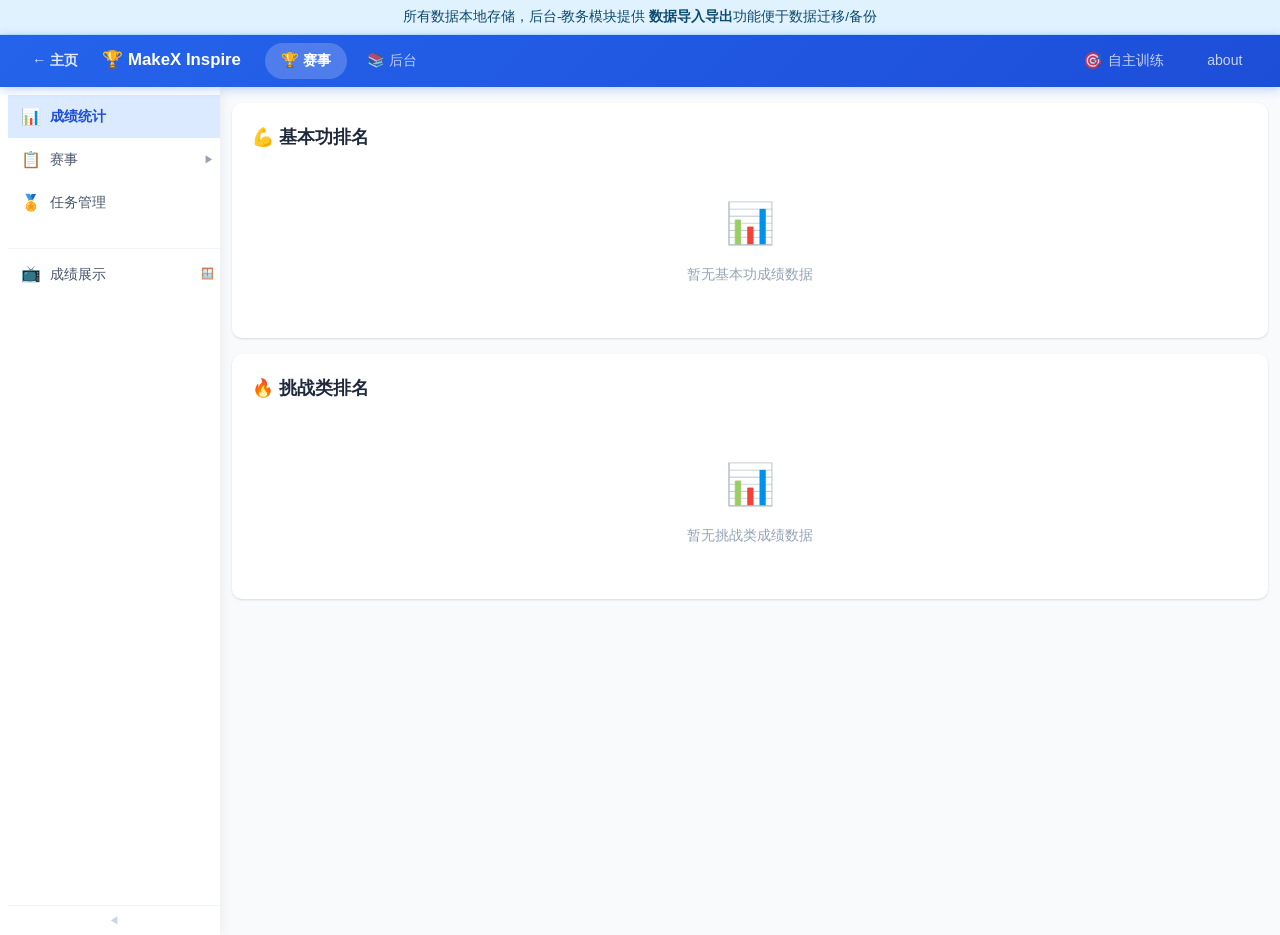
==== index.html @ d6ca4cf6 "add inspire related files" ====
<!doctype html>
<html lang="zh-CN">
<head>
    <meta charset="UTF-8" />
    <meta name="viewport" content="width=device-width, initial-scale=1.0" />
    <title>MakeX Inspire 成绩统计系统</title>
    <script>
        // Redirect to 成绩统计 (default entry for 赛事)
        window.location.replace('stats.html');
    </script>
</head>
<body>
    <p>正在跳转… <a href="stats.html">点击此处</a></p>
</body>
</html>
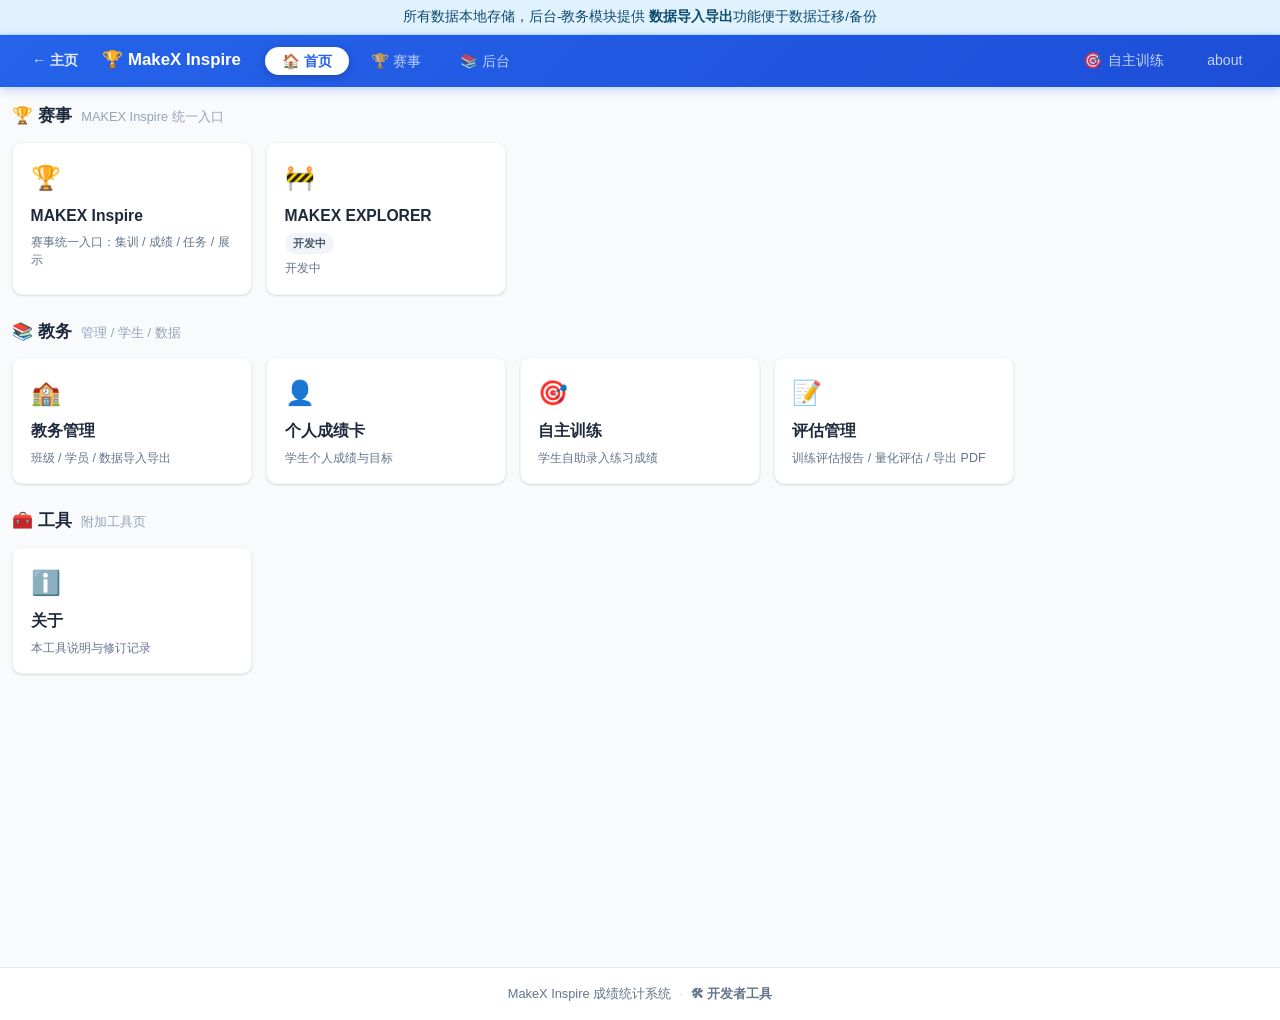
==== commit de434d96: "Add evaluation/explorer pages and config docs - Add evaluation page (report/PDF export, AI comment, " ====
--- a/index.html
+++ b/index.html
@@ -3,13 +3,26 @@
 <head>
     <meta charset="UTF-8" />
     <meta name="viewport" content="width=device-width, initial-scale=1.0" />
-    <title>MakeX Inspire 成绩统计系统</title>
-    <script>
-        // Redirect to 成绩统计 (default entry for 赛事)
-        window.location.replace('stats.html');
-    </script>
+    <title>工具中心 - MakeX Inspire 成绩统计系统</title>
+    <link rel="stylesheet" href="style.css" />
 </head>
 <body>
-    <p>正在跳转… <a href="stats.html">点击此处</a></p>
+    <script src="shared.js"></script>
+    <script src="shared_indexdb.js"></script>
+    <script src="header.js"></script>
+
+    <div class="container">
+        <!-- ===== 工具中心入口 ===== -->
+        <section id="section-entry">
+            <div id="entryGroups">
+                <!-- Rendered by JS -->
+            </div>
+        </section>
+    </div>
+
+    <!-- ========== Toast Container ========== -->
+    <div class="toast-container" id="toastContainer"></div>
+
+    <script src="index.js"></script>
 </body>
 </html>
--- a/style.css
+++ b/style.css
@@ -0,0 +1,1944 @@
+﻿/* ========== Reset & Base ========== */
+*,
+*::before,
+*::after {
+    box-sizing: border-box;
+    margin: 0;
+    padding: 0;
+}
+:root {
+    --primary: #2563eb;
+    --primary-light: #3b82f6;
+    --primary-dark: #1d4ed8;
+    --primary-bg: #eff6ff;
+    --accent: #f59e0b;
+    --accent-light: #fbbf24;
+    --success: #10b981;
+    --danger: #ef4444;
+    --danger-light: #fef2f2;
+    --gray-50: #f8fafc;
+    --gray-100: #f1f5f9;
+    --gray-200: #e2e8f0;
+    --gray-300: #cbd5e1;
+    --gray-400: #94a3b8;
+    --gray-500: #64748b;
+    --gray-600: #475569;
+    --gray-700: #334155;
+    --gray-800: #1e293b;
+    --gray-900: #0f172a;
+    --radius: 10px;
+    --radius-sm: 6px;
+    --shadow:
+        0 1px 3px rgba(0, 0, 0, 0.08), 0 1px 2px rgba(0, 0, 0, 0.06);
+    --shadow-md: 0 4px 12px rgba(0, 0, 0, 0.1);
+    --transition: 0.2s ease;
+    --sidebar-width: 220px;
+}
+body {
+    font-family:
+        -apple-system, BlinkMacSystemFont, "Segoe UI", Roboto,
+        "Noto Sans SC", "PingFang SC", "Microsoft YaHei", sans-serif;
+    background: var(--gray-50);
+    color: var(--gray-800);
+    line-height: 1.6;
+    min-height: 100vh;
+}
+input,
+button,
+select {
+    font-family: inherit;
+    font-size: inherit;
+}
+button {
+    cursor: pointer;
+    border: none;
+    outline: none;
+    transition: var(--transition);
+}
+input {
+    outline: none;
+    transition: var(--transition);
+}
+
+/* ========== Site Notice ========== */
+.site-notice {
+    background: #e0f2fe;
+    color: #0c4a6e;
+    text-align: center;
+    padding: 6px 1rem;
+    font-size: 0.85rem;
+    border-bottom: 1px solid #bae6fd;
+}
+/* ========== Header ========== */
+header {
+    background: linear-gradient(
+        135deg,
+        var(--primary),
+        var(--primary-dark)
+    );
+    color: #fff;
+    padding: 0 1.5rem;
+    display: flex;
+    align-items: center;
+    height: 52px;
+    box-shadow: 0 2px 10px rgba(37, 99, 235, 0.3);
+    position: sticky;
+    top: 0;
+    z-index: 100;
+}
+.header-inner {
+    display: flex;
+    align-items: center;
+    gap: 1rem;
+    width: 100%;
+    max-width: 1400px;
+    margin: 0 auto;
+}
+.back-home {
+    color: rgba(255,255,255,0.85);
+    text-decoration: none;
+    font-size: 0.9rem;
+    font-weight: 600;
+    padding: 2px 8px;
+    border-radius: 4px;
+    transition: background 0.2s, color 0.2s;
+}
+.back-home:hover {
+    background: rgba(255,255,255,0.15);
+    color: #fff;
+    text-decoration: none;
+}
+header .logo {
+    font-size: 1.05rem;
+    font-weight: 700;
+    white-space: nowrap;
+    color: #fff;
+    display: flex;
+    align-items: center;
+    gap: 0.4rem;
+    margin-right: 0.5rem;
+}
+.header-tabs {
+    display: flex;
+    gap: 0.35rem;
+}
+.header-tab {
+    color: rgba(255, 255, 255, 0.72);
+    text-decoration: none;
+    font-size: 0.9rem;
+    font-weight: 500;
+    padding: 0.42rem 1.05rem;
+    border-radius: 20px;
+    transition:
+        color 0.2s ease,
+        background 0.2s ease,
+        box-shadow 0.2s ease,
+        transform 0.15s ease;
+    white-space: nowrap;
+    cursor: pointer;
+    line-height: 1;
+}
+.header-tab:hover {
+    color: #fff;
+    background: rgba(255, 255, 255, 0.16);
+    transform: translateY(-1px);
+}
+.header-tab.active {
+    color: var(--primary);
+    background: #fff;
+    font-weight: 700;
+    box-shadow: 0 2px 8px rgba(0, 0, 0, 0.22);
+}
+.header-tab.active:hover {
+    transform: none;
+    background: #fff;
+}
+.header-spacer {
+    flex: 1;
+}
+
+/* ========== Header: 右侧入口（自主训练 / about） ========== */
+/* 与分类 tab（.header-tab）统一样式：普通透明 / 悬停浅底 / 激活高亮 */
+.header-student-entry,
+.header-about-entry {
+    display: inline-flex;
+    align-items: center;
+    gap: 0.3rem;
+    color: rgba(255, 255, 255, 0.75);
+    text-decoration: none;
+    font-size: 0.88rem;
+    font-weight: 500;
+    padding: 0.4rem 0.85rem;
+    border-radius: 20px;
+    transition: 0.2s ease;
+    white-space: nowrap;
+    cursor: pointer;
+}
+.header-student-entry .icon {
+    font-size: 1rem;
+}
+.header-student-entry:hover,
+.header-about-entry:hover {
+    color: #fff;
+    background: rgba(255, 255, 255, 0.12);
+}
+.header-student-entry.active,
+.header-about-entry.active {
+    color: #fff;
+    background: rgba(255, 255, 255, 0.2);
+    font-weight: 600;
+}
+
+/* ========== Layout: Sidebar + Main ========== */
+.layout {
+    display: flex;
+    max-width: 1400px;
+    margin: 0 auto;
+    min-height: calc(100vh - 52px);
+    position: relative;
+}
+
+/* ========== Sidebar ========== */
+.sidebar {
+    width: var(--sidebar-width);
+    flex-shrink: 0;
+    padding: 0.5rem 0 0 0.5rem;
+    background: #fff;
+    box-shadow: 2px 0 12px rgba(0,0,0,0.06);
+    position: sticky;
+    top: 52px;
+    align-self: flex-start;
+    height: calc(100vh - 52px);
+    display: flex;
+    flex-direction: column;
+    overflow: hidden;
+    transition: width 0.25s ease;
+}
+.sidebar.collapsed {
+    width: 36px;
+    box-shadow: 1px 0 6px rgba(0,0,0,0.06);
+}
+.sidebar.collapsed .sidebar-section-title,
+.sidebar.collapsed .sidebar-item span:not(.icon),
+.sidebar.collapsed .sidebar-item .sub-arrow,
+.sidebar.collapsed .sidebar-subitem,
+.sidebar.collapsed .sidebar-submenu {
+    display: none;
+}
+.sidebar.collapsed .sidebar-item {
+    justify-content: center;
+    padding: 0.55rem 0;
+    font-size: 0;
+}
+.sidebar.collapsed .sidebar-item .icon {
+    font-size: 1rem;
+    margin: 0;
+}
+
+/* ========== Sidebar Popover (collapsed mode) ========== */
+.sidebar-popover {
+    display: none;
+    position: fixed;
+    z-index: 99;
+    background: #fff;
+    border-radius: var(--radius);
+    box-shadow: 0 4px 16px rgba(0,0,0,0.12);
+    padding: 0.5rem 0;
+    min-width: 160px;
+    max-width: 220px;
+    max-height: 60vh;
+    overflow-y: auto;
+    animation: fadeIn 0.15s ease;
+}
+.sidebar-popover.open {
+    display: block;
+}
+.sidebar-popover .popover-header {
+    font-size: 0.75rem;
+    font-weight: 700;
+    color: var(--gray-400);
+    padding: 0.25rem 0.75rem 0.35rem;
+    border-bottom: 1px solid var(--gray-100);
+    margin-bottom: 0.25rem;
+    text-transform: uppercase;
+    letter-spacing: 0.03em;
+}
+.sidebar-popover .popover-item {
+    display: flex;
+    align-items: center;
+    gap: 0.4rem;
+    padding: 0.45rem 0.75rem;
+    font-size: 0.85rem;
+    color: var(--gray-600);
+    text-decoration: none;
+    cursor: pointer;
+    transition: var(--transition);
+    white-space: nowrap;
+}
+.sidebar-popover .popover-item:hover {
+    background: var(--gray-50);
+    color: var(--gray-800);
+}
+.sidebar-popover .popover-item.active {
+    color: var(--primary);
+    font-weight: 600;
+    background: var(--primary-bg);
+}
+
+/* ========== Sidebar Footer (collapse button) ========== */
+.sidebar-footer {
+    flex-shrink: 0;
+    position: sticky;
+    bottom: 0;
+    padding: 0.25rem 0;
+    border-top: 1px solid var(--gray-100);
+    background: #fff;
+}
+.sidebar-menu {
+    flex: 1;
+    overflow-y: auto;
+    min-height: 0;
+    list-style: none;
+    padding: 0;
+    margin: 0;
+}
+.sidebar-footer .sidebar-collapse-btn {
+    flex-direction: row-reverse;
+}
+.sidebar-collapse-btn {
+    display: flex;
+    align-items: center;
+    justify-content: center;
+    width: 100%;
+    padding: 0.35rem 0;
+    background: none;
+    border: none;
+    color: var(--gray-300);
+    cursor: pointer;
+    font-size: 0.6rem;
+    transition: var(--transition);
+    line-height: 1;
+}
+.sidebar-collapse-btn:hover {
+    color: var(--gray-500);
+}
+.sidebar.collapsed .sidebar-footer {
+    border-top: none;
+}
+
+.sidebar-section-title {
+    font-size: 0.7rem;
+    font-weight: 700;
+    text-transform: uppercase;
+    letter-spacing: 0.05em;
+    color: var(--gray-400);
+    padding: 0.5rem 0.75rem 0.3rem;
+}
+
+.sidebar-item {
+    display: flex;
+    align-items: center;
+    gap: 0.5rem;
+    padding: 0.55rem 0.4rem 0.55rem 0.75rem;
+    border-radius: 0;
+    font-size: 0.88rem;
+    font-weight: 500;
+    color: var(--gray-600);
+    text-decoration: none;
+    transition: var(--transition);
+    cursor: pointer;
+    white-space: nowrap;
+}
+.sidebar-item:hover {
+    background: var(--gray-200);
+    color: var(--gray-800);
+}
+.sidebar-item.active {
+    background: #dbeafe;
+    color: var(--primary-dark);
+    font-weight: 700;
+}
+.sidebar-item .icon {
+    font-size: 1rem;
+    width: 22px;
+    text-align: center;
+    flex-shrink: 0;
+}
+.sidebar-toggle {
+    display: none;
+    background: none;
+    border: none;
+    color: #fff;
+    font-size: 1.3rem;
+    cursor: pointer;
+    padding: 0.2rem;
+    line-height: 1;
+}
+
+/* ========== Sidebar Sub-menu ========== */
+.sidebar-item.has-sub {
+    position: relative;
+}
+.sidebar-item .sub-arrow {
+    margin-left: auto;
+    font-size: 0.6rem;
+    transition: transform 0.2s ease;
+    color: var(--gray-400);
+}
+.sidebar-item .sub-arrow.open {
+    transform: rotate(90deg);
+}
+.sidebar-submenu {
+    overflow: hidden;
+    max-height: 0;
+    transition: max-height 0.3s ease;
+    padding-left: 0.5rem;
+}
+.sidebar-submenu.open {
+    max-height: 1000px;
+}
+.sidebar-subitem {
+    display: flex;
+    align-items: center;
+    gap: 0.4rem;
+    padding: 0.4rem 0.75rem 0.4rem 2.2rem;
+    border-radius: var(--radius-sm);
+    font-size: 0.82rem;
+    font-weight: 400;
+    color: var(--gray-500);
+    text-decoration: none;
+    transition: var(--transition);
+    cursor: pointer;
+    white-space: nowrap;
+}
+.sidebar-subitem:hover {
+    background: var(--gray-100);
+    color: var(--gray-700);
+}
+.sidebar-subitem.active {
+    color: var(--primary);
+    font-weight: 600;
+    background: var(--primary-bg);
+}
+.sidebar-subitem .sub-icon {
+    font-size: 0.75rem;
+    flex-shrink: 0;
+    opacity: 0.6;
+}
+.sidebar-add-btn {
+    font-weight: 600 !important;
+    color: var(--primary) !important;
+    border: 1px dashed var(--primary);
+    margin-bottom: 0.3rem;
+    padding-top: 0.35rem !important;
+    padding-bottom: 0.35rem !important;
+    border-radius: 6px;
+}
+.sidebar-add-btn:hover {
+    background: var(--primary-bg) !important;
+    border-style: solid;
+}
+
+/* ========== Main Content ========== */
+.main-content {
+    flex: 1;
+    min-width: 0;
+    padding: 1rem 0.75rem 0;
+    overflow: auto;
+    max-height: calc(100vh - 52px);
+}
+.main-content .container {
+    max-width: none;
+    margin: 0;
+    padding: 0;
+}
+
+/* ========== Sidebar overlay (mobile) ========== */
+.sidebar-overlay {
+    display: none;
+    position: fixed;
+    inset: 0;
+    background: rgba(0, 0, 0, 0.35);
+    z-index: 98;
+}
+
+/* ========== Tabs (page-internal) ========== */
+.tabs {
+    display: flex;
+    gap: 0;
+    background: #fff;
+    border-bottom: 2px solid var(--gray-200);
+    margin-bottom: 1.5rem;
+    border-radius: var(--radius) var(--radius) 0 0;
+    box-shadow: var(--shadow);
+}
+.tab-btn {
+    padding: 0.85rem 2rem;
+    font-size: 0.95rem;
+    font-weight: 600;
+    background: transparent;
+    color: var(--gray-500);
+    border-bottom: 3px solid transparent;
+    margin-bottom: -2px;
+    transition: var(--transition);
+}
+.tab-btn:hover {
+    color: var(--primary);
+    background: var(--primary-bg);
+}
+.tab-btn.active {
+    color: var(--primary);
+    border-bottom-color: var(--primary);
+    background: var(--primary-bg);
+}
+.tab-content {
+    display: none;
+    animation: fadeIn 0.25s ease;
+}
+.tab-content.active {
+    display: block;
+}
+@keyframes fadeIn {
+    from {
+        opacity: 0;
+        transform: translateY(6px);
+    }
+    to {
+        opacity: 1;
+        transform: translateY(0);
+    }
+}
+
+/* ========== Cards ========== */
+.card {
+    background: #fff;
+    border-radius: var(--radius);
+    box-shadow: var(--shadow);
+    padding: 1.25rem 1.5rem;
+    margin-bottom: 1rem;
+}
+.card-header {
+    display: flex;
+    align-items: center;
+    justify-content: space-between;
+    margin-bottom: 1rem;
+    flex-wrap: wrap;
+    gap: 0.5rem;
+}
+.card-title {
+    font-size: 1.1rem;
+    font-weight: 700;
+    color: var(--gray-800);
+}
+.card-subtitle {
+    font-size: 0.85rem;
+    color: var(--gray-500);
+}
+
+/* ========== Buttons ========== */
+.btn {
+    display: inline-flex;
+    align-items: center;
+    gap: 0.4rem;
+    padding: 0.5rem 1.2rem;
+    border-radius: var(--radius-sm);
+    font-size: 0.875rem;
+    font-weight: 600;
+    transition: var(--transition);
+}
+.btn-primary {
+    background: var(--primary);
+    color: #fff;
+}
+.btn-primary:hover {
+    background: var(--primary-dark);
+    box-shadow: var(--shadow-md);
+}
+.btn-accent {
+    background: var(--accent);
+    color: #fff;
+}
+.btn-accent:hover {
+    background: #d97706;
+    box-shadow: var(--shadow-md);
+}
+.btn-danger {
+    background: var(--danger);
+    color: #fff;
+}
+.btn-danger:hover {
+    background: #dc2626;
+}
+.btn-outline {
+    background: transparent;
+    color: var(--gray-600);
+    border: 1px solid var(--gray-300);
+}
+.btn-outline:hover {
+    background: var(--gray-100);
+    border-color: var(--gray-400);
+}
+.btn-sm {
+    padding: 0.3rem 0.8rem;
+    font-size: 0.8rem;
+}
+.btn-xs {
+    padding: 0.2rem 0.5rem;
+    font-size: 0.75rem;
+}
+
+/* ========== Form ========== */
+.form-group {
+    margin-bottom: 0.75rem;
+}
+.form-group label {
+    display: block;
+    font-size: 0.85rem;
+    font-weight: 600;
+    color: var(--gray-700);
+    margin-bottom: 0.3rem;
+}
+.form-row {
+    display: flex;
+    gap: 0.5rem;
+    align-items: center;
+    flex-wrap: wrap;
+}
+.form-row .form-group {
+    margin-bottom: 0;
+}
+input[type="text"],
+input[type="number"],
+input[type="date"] {
+    padding: 0.5rem 0.85rem;
+    border: 1px solid var(--gray-300);
+    border-radius: var(--radius-sm);
+    font-size: 0.9rem;
+    background: #fff;
+    color: var(--gray-800);
+}
+input[type="text"]:focus,
+input[type="number"]:focus,
+input[type="date"]:focus {
+    border-color: var(--primary);
+    box-shadow: 0 0 0 3px rgba(37, 99, 235, 0.15);
+}
+input[type="number"] {
+    width: 80px;
+}
+input[type="text"].input-full {
+    flex: 1;
+    min-width: 120px;
+}
+select {
+    padding: 0.5rem 0.6rem;
+    border: 1px solid var(--gray-300);
+    border-radius: var(--radius-sm);
+    font-size: 0.9rem;
+    background: #fff;
+    color: var(--gray-800);
+    cursor: pointer;
+    font-family: inherit;
+}
+select:focus {
+    border-color: var(--primary);
+    box-shadow: 0 0 0 3px rgba(37, 99, 235, 0.15);
+}
+
+/* ========== Student Tags ========== */
+.student-tags {
+    display: flex;
+    flex-wrap: wrap;
+    gap: 0.5rem;
+    margin: 0.5rem 0;
+}
+.student-tag {
+    display: inline-flex;
+    align-items: center;
+    gap: 0.3rem;
+    background: var(--primary-bg);
+    color: var(--primary);
+    padding: 0.25rem 0.7rem;
+    border-radius: 20px;
+    font-size: 0.85rem;
+    font-weight: 500;
+}
+.student-tag .remove {
+    cursor: pointer;
+    font-size: 1rem;
+    line-height: 1;
+    color: var(--gray-400);
+    transition: var(--transition);
+}
+.student-tag .remove:hover {
+    color: var(--danger);
+}
+
+/* ========== Student List ========== */
+.student-list {
+    margin-top: 0.5rem;
+}
+
+/* ========== Student Group (collapsible by class) ========== */
+.student-group {
+    border: 1px solid var(--gray-200);
+    border-radius: var(--radius-sm);
+    margin-bottom: 0.6rem;
+    overflow: hidden;
+}
+.student-group:last-child {
+    margin-bottom: 0;
+}
+.student-group-header {
+    display: flex;
+    align-items: center;
+    gap: 0.45rem;
+    padding: 0.45rem 0.7rem;
+    background: var(--gray-50);
+    cursor: pointer;
+    user-select: none;
+    font-size: 0.9rem;
+    font-weight: 600;
+    color: var(--gray-700);
+    transition: var(--transition);
+}
+.student-group-header:hover {
+    background: var(--gray-100);
+}
+.student-group-arrow {
+    font-size: 0.7rem;
+    color: var(--gray-400);
+    width: 0.9rem;
+    text-align: center;
+}
+.student-group-name {
+    flex: 1;
+}
+.student-group-badge {
+    font-size: 0.7rem;
+    padding: 0.1rem 0.5rem;
+    border-radius: 10px;
+    font-weight: 600;
+}
+.student-group-badge.unassigned {
+    background: #fef3c7;
+    color: #92400e;
+}
+.student-group-count {
+    font-size: 0.78rem;
+    color: var(--gray-400);
+    font-weight: 400;
+}
+.student-group-body {
+    border-top: 1px solid var(--gray-100);
+}
+.student-group-body.collapsed {
+    display: none;
+}
+.student-group-empty {
+    padding: 0.6rem 0.75rem;
+    font-size: 0.82rem;
+    color: var(--gray-400);
+    text-align: center;
+}
+
+/* ========== Student View Toggle ========== */
+.view-toggle {
+    display: inline-flex;
+    gap: 0.25rem;
+    background: var(--gray-100);
+    border-radius: 8px;
+    padding: 0.2rem;
+}
+.view-toggle .view-btn {
+    border: none;
+    background: transparent;
+    padding: 0.28rem 0.65rem;
+    font-size: 0.8rem;
+    border-radius: 6px;
+    cursor: pointer;
+    color: var(--gray-500);
+    transition: var(--transition);
+    white-space: nowrap;
+}
+.view-toggle .view-btn:hover {
+    color: var(--primary);
+}
+.view-toggle .view-btn.active {
+    background: #fff;
+    color: var(--primary);
+    font-weight: 600;
+    box-shadow: 0 1px 2px rgba(0, 0, 0, 0.08);
+}
+
+/* ========== Tools Dropdown ========== */
+.tools-dd {
+    position: relative;
+    display: inline-block;
+}
+.tools-dd-menu {
+    position: absolute;
+    right: 0;
+    top: calc(100% + 4px);
+    background: #fff;
+    border: 1px solid var(--gray-200);
+    border-radius: var(--radius-sm);
+    box-shadow: var(--shadow-md);
+    z-index: 50;
+    min-width: 150px;
+    padding: 0.3rem;
+}
+.tools-dd-item {
+    display: block;
+    width: 100%;
+    text-align: left;
+    background: none;
+    border: none;
+    padding: 0.4rem 0.6rem;
+    font-size: 0.85rem;
+    color: var(--gray-700);
+    border-radius: 6px;
+    cursor: pointer;
+    transition: var(--transition);
+}
+.tools-dd-item:hover {
+    background: var(--gray-100);
+    color: var(--primary);
+}
+
+/* ========== Migration / DB Manager ========== */
+.mig-log {
+    background: #f8fafc;
+    border: 1px solid var(--gray-100);
+    padding: 0.6rem 0.8rem;
+    border-radius: 6px;
+    font-size: 0.78rem;
+    margin-top: 0.75rem;
+    white-space: pre-wrap;
+    line-height: 1.5;
+    max-height: 200px;
+    overflow-y: auto;
+    font-family: Menlo, Consolas, monospace;
+    color: var(--gray-700);
+}
+.mig-badge {
+    display: inline-block;
+    padding: 0.1rem 0.45rem;
+    border-radius: 10px;
+    font-size: 0.7rem;
+    font-weight: 600;
+}
+.mig-badge.ok { background: #dcfce7; color: #15803d; }
+.mig-badge.old { background: #fee2e2; color: #b91c1c; }
+.mig-badge.missing { background: #fee2e2; color: #b91c1c; }
+
+/* ========== Changelog ========== */
+.changelog-group {
+    margin-bottom: 0.5rem;
+}
+.changelog-group:last-child {
+    margin-bottom: 0;
+}
+.changelog-date-header {
+    display: flex;
+    align-items: center;
+    gap: 0.5rem;
+    padding: 0.45rem 0.7rem;
+    background: var(--gray-50);
+    border-radius: var(--radius-sm);
+    cursor: pointer;
+    user-select: none;
+    font-size: 0.9rem;
+    font-weight: 700;
+    color: var(--gray-700);
+    transition: var(--transition);
+}
+.changelog-date-header:hover {
+    background: var(--gray-100);
+}
+.changelog-arrow {
+    font-size: 0.7rem;
+    color: var(--gray-400);
+    width: 0.9rem;
+    text-align: center;
+}
+.changelog-date-count {
+    font-size: 0.78rem;
+    color: var(--gray-400);
+    font-weight: 400;
+    margin-left: auto;
+}
+.changelog-group-body {
+    padding-left: 1rem;
+}
+.changelog-group-body.collapsed {
+    display: none;
+}
+.changelog-item {
+    display: flex;
+    align-items: flex-start;
+    gap: 0.6rem;
+    padding: 0.6rem 0;
+    border-bottom: 1px solid var(--gray-100);
+}
+.changelog-item:last-child {
+    border-bottom: none;
+}
+.changelog-tag {
+    font-size: 0.72rem;
+    font-weight: 600;
+    padding: 0.12rem 0.5rem;
+    border-radius: 10px;
+    white-space: nowrap;
+    margin-top: 0.1rem;
+}
+.changelog-body {
+    flex: 1;
+    min-width: 0;
+}
+.changelog-title {
+    font-size: 0.92rem;
+    font-weight: 600;
+    color: var(--gray-800);
+}
+.changelog-desc {
+    font-size: 0.82rem;
+    color: var(--gray-500);
+    margin-top: 0.15rem;
+    line-height: 1.5;
+}
+
+/* ========== Training List ========== */
+.training-list {
+    display: flex;
+    flex-wrap: wrap;
+    gap: 0.75rem;
+    margin-bottom: 1rem;
+}
+.training-card {
+    border: 2px solid var(--gray-200);
+    border-radius: var(--radius);
+    background: #fff;
+    padding: 1rem 1.25rem;
+    cursor: pointer;
+    transition: var(--transition);
+    min-width: 160px;
+    flex: 1 1 180px;
+    max-width: 240px;
+    position: relative;
+    display: flex;
+    flex-direction: column;
+}
+.training-card:hover {
+    border-color: var(--primary-light);
+    box-shadow: var(--shadow-md);
+}
+.training-card.selected {
+    border-color: var(--primary);
+    box-shadow: 0 0 0 3px rgba(37, 99, 235, 0.15);
+}
+.training-card .card-del {
+    position: absolute;
+    top: 0.4rem;
+    right: 0.4rem;
+    cursor: pointer;
+    color: var(--gray-400);
+    font-size: 1rem;
+    line-height: 1;
+    padding: 0.2rem;
+    transition: var(--transition);
+}
+.training-card .card-del:hover {
+    color: var(--danger);
+}
+.training-card .card-name {
+    font-weight: 700;
+    font-size: 1rem;
+    margin-bottom: 0.25rem;
+    padding-right: 1.2rem;
+}
+.training-card .card-stats {
+    font-size: 0.8rem;
+    color: var(--gray-500);
+    line-height: 1.6;
+}
+.training-card .card-stats span {
+    display: inline-flex;
+    align-items: center;
+    gap: 0.2rem;
+}
+.training-detail {
+    border: 1px solid var(--gray-200);
+    border-radius: var(--radius);
+    background: #fff;
+    padding: 1.25rem;
+    margin-top: 0.5rem;
+}
+.training-students {
+    display: flex;
+    flex-wrap: wrap;
+    gap: 0.4rem;
+    margin: 0.75rem 0;
+}
+.training-students .badge {
+    background: var(--primary-bg);
+    color: var(--primary);
+    padding: 0.15rem 0.6rem;
+    border-radius: 12px;
+    font-size: 0.8rem;
+}
+
+/* ========== Mock Competition ========== */
+.mock-list {
+    display: flex;
+    flex-direction: column;
+    gap: 0.75rem;
+    margin: 0.75rem 0;
+}
+.mock-card {
+    background: var(--gray-50);
+    border: 1px solid var(--gray-200);
+    border-radius: var(--radius-sm);
+    padding: 0.85rem 1rem;
+}
+.mock-header {
+    display: flex;
+    align-items: center;
+    justify-content: space-between;
+    margin-bottom: 0.5rem;
+    flex-wrap: wrap;
+    gap: 0.4rem;
+}
+.mock-title {
+    font-weight: 600;
+    font-size: 0.9rem;
+}
+.mock-title small {
+    font-weight: 400;
+    color: var(--gray-500);
+    margin-left: 0.5rem;
+}
+
+/* ========== Score Table ========== */
+.score-table {
+    width: 100%;
+    border-collapse: collapse;
+    font-size: 0.85rem;
+}
+.score-table th {
+    text-align: left;
+    padding: 0.4rem 0.5rem;
+    font-weight: 600;
+    color: var(--gray-600);
+    border-bottom: 2px solid var(--gray-300);
+}
+.score-table td {
+    padding: 0.35rem 0.5rem;
+    border-bottom: 1px solid var(--gray-300);
+    vertical-align: middle;
+}
+.score-table tr:last-child td {
+    border-bottom: none;
+}
+.score-table thead {
+    position: sticky;
+    top: 0;
+    z-index: 10;
+    background: #f1f5f9;
+}
+.score-table thead th {
+    background: #f1f5f9;
+    border-bottom: 2px solid var(--gray-400);
+    padding: 0.55rem 0.5rem;
+    font-size: 0.8rem;
+    font-weight: 700;
+    color: var(--gray-700);
+}
+.score-table-wrap {
+    max-width: 100%;
+}
+
+/* ========== 量化评估（综合）评分汇总表：更紧凑、单元格不换行 ========== */
+.quant-summary-table {
+    font-size: 0.78rem;
+}
+.quant-summary-table th,
+.quant-summary-table td {
+    white-space: nowrap;
+    padding: 0.22rem 0.35rem;
+}
+.quant-summary-table thead th {
+    padding: 0.35rem 0.35rem;
+    font-size: 0.74rem;
+}
+.score-input {
+    width: 70px;
+    padding: 0.25rem 0.5rem;
+    border: 1px solid var(--gray-300);
+    border-radius: 4px;
+    font-size: 0.85rem;
+    text-align: center;
+    appearance: textfield;
+    -moz-appearance: textfield;
+}
+.score-input::-webkit-outer-spin-button,
+.score-input::-webkit-inner-spin-button {
+    -webkit-appearance: none;
+    margin: 0;
+    appearance: none;
+}
+.score-input:focus,
+.time-input:focus {
+    border-color: var(--primary);
+    box-shadow: 0 0 0 2px rgba(37, 99, 235, 0.15);
+}
+.time-input {
+    width: 90px;
+    padding: 0.25rem 0.5rem;
+    border: 1px solid var(--gray-300);
+    border-radius: 4px;
+    font-size: 0.85rem;
+    text-align: center;
+    appearance: textfield;
+    -moz-appearance: textfield;
+}
+.time-input::-webkit-outer-spin-button,
+.time-input::-webkit-inner-spin-button {
+    -webkit-appearance: none;
+    margin: 0;
+    appearance: none;
+}
+.time-input:focus {
+    border-color: var(--primary);
+    box-shadow: 0 0 0 2px rgba(37, 99, 235, 0.15);
+}
+.rank-badge {
+    display: inline-block;
+    width: 24px;
+    height: 24px;
+    line-height: 24px;
+    text-align: center;
+    border-radius: 50%;
+    font-size: 0.75rem;
+    font-weight: 700;
+}
+.rank-1 {
+    background: #fef3c7;
+    color: #92400e;
+}
+.rank-2 {
+    background: #e5e7eb;
+    color: #374151;
+}
+.rank-3 {
+    background: #fde68a;
+    color: #92400e;
+}
+
+/* ========== Stats ========== */
+.stats-grid {
+    display: grid;
+    grid-template-columns: 1fr 1fr;
+    gap: 1rem;
+}
+.stat-card {
+    background: #fff;
+    border-radius: var(--radius);
+    box-shadow: var(--shadow);
+    padding: 1.25rem;
+}
+.stat-card.full {
+    grid-column: 1 / -1;
+}
+.stat-value {
+    font-size: 2rem;
+    font-weight: 800;
+    color: var(--primary);
+}
+.stat-label {
+    font-size: 0.85rem;
+    color: var(--gray-500);
+}
+.ranking-table {
+    width: 100%;
+    border-collapse: collapse;
+    font-size: 0.9rem;
+}
+.ranking-table th {
+    text-align: left;
+    padding: 0.6rem 0.5rem;
+    font-weight: 600;
+    color: var(--gray-600);
+    border-bottom: 2px solid var(--gray-200);
+    white-space: nowrap;
+}
+.ranking-table td {
+    padding: 0.55rem 0.5rem;
+    border-bottom: 1px solid var(--gray-100);
+}
+.ranking-table tr:hover td {
+    background: var(--gray-50);
+}
+.medal {
+    font-size: 1.2rem;
+}
+.score-bar {
+    height: 6px;
+    background: var(--gray-200);
+    border-radius: 3px;
+    overflow: hidden;
+    min-width: 80px;
+}
+.score-bar-fill {
+    height: 100%;
+    border-radius: 3px;
+    background: linear-gradient(
+        90deg,
+        var(--primary-light),
+        var(--primary)
+    );
+    transition: width 0.4s ease;
+}
+
+/* ========== Student Card（个人成绩卡） ========== */
+.stat-grid {
+    display: grid;
+    grid-template-columns: repeat(auto-fit, minmax(140px, 1fr));
+    gap: 0.75rem;
+    margin-top: 0.5rem;
+}
+.stat-cell {
+    background: var(--gray-50);
+    border: 1px solid var(--gray-200);
+    border-radius: var(--radius-sm);
+    padding: 0.9rem 1rem;
+    text-align: center;
+}
+.stat-cell .stat-value {
+    font-size: 1.6rem;
+    font-weight: 800;
+}
+.stat-cell .stat-label {
+    margin-top: 0.25rem;
+}
+.student-card-header {
+    display: flex;
+    align-items: center;
+    gap: 0.75rem;
+    padding: 0.5rem 0 0.25rem;
+    flex-wrap: wrap;
+}
+.student-card-avatar {
+    font-size: 2.2rem;
+    line-height: 1;
+}
+.student-card-name {
+    font-size: 1.4rem;
+    font-weight: 800;
+    color: var(--gray-800);
+}
+.student-card-sub {
+    font-size: 0.85rem;
+    color: var(--gray-500);
+}
+.task-bar-list {
+    display: flex;
+    flex-direction: column;
+    gap: 0.6rem;
+}
+.task-bar-row {
+    display: grid;
+    grid-template-columns: minmax(120px, 1fr) 2fr 90px;
+    align-items: center;
+    gap: 0.75rem;
+}
+.task-bar-label {
+    display: flex;
+    align-items: center;
+    gap: 0.35rem;
+    min-width: 0;
+    flex-wrap: wrap;
+}
+.task-bar-name {
+    font-weight: 600;
+    font-size: 0.9rem;
+    color: var(--gray-700);
+    overflow: hidden;
+    text-overflow: ellipsis;
+    white-space: nowrap;
+}
+.task-bar-count {
+    font-size: 0.72rem;
+    color: var(--gray-400);
+    margin-left: auto;
+}
+.task-bar-value {
+    text-align: right;
+    font-size: 0.88rem;
+    font-weight: 700;
+    color: var(--gray-700);
+    white-space: nowrap;
+}
+.task-type-badge {
+    font-size: 0.68rem;
+    font-weight: 600;
+    padding: 0.08rem 0.4rem;
+    border-radius: 8px;
+    background: var(--primary-bg);
+    color: var(--primary);
+    white-space: nowrap;
+}
+.task-type-badge.challenge {
+    background: #fef3c7;
+    color: #b45309;
+}
+
+/* ========== 评估管理：范围弹窗（复用 checkbox-grid） ========== */
+
+/* ========== 评估管理：学员总览分节标题 ========== */
+.overview-sec-title {
+    font-size: 0.85rem;
+    font-weight: 700;
+    color: var(--gray-700);
+    margin-bottom: 0.4rem;
+}
+
+/* ========== 评估管理：量化评估表 ========== */
+.quant-table .quant-dim-name {
+    background: var(--gray-100);
+    border-top: 2px solid var(--gray-300);
+    border-right: 1px solid var(--gray-200);
+    vertical-align: middle;
+    text-align: center;
+    font-weight: 700;
+    color: var(--gray-700);
+    padding: 0.4rem 0.1rem;
+}
+.quant-table tfoot td {
+    background: var(--primary-bg);
+    border-top: 2px solid var(--primary-light);
+}
+/* 量化评估表：显示竖向分隔线（与横向线同色） */
+.quant-table th,
+.quant-table td {
+    border-left: 1px solid var(--gray-300);
+    border-right: 1px solid var(--gray-300);
+}
+.quant-table thead th {
+    border-top: 1px solid var(--gray-300);
+}
+.quant-table .quant-score:focus {
+    outline: 2px solid var(--primary-light);
+    border-color: var(--primary) !important;
+}
+
+@media (max-width: 640px) {
+    .task-bar-row {
+        grid-template-columns: 1fr 1.5fr;
+    }
+    .task-bar-value {
+        grid-column: 1 / -1;
+        text-align: left;
+    }
+}
+
+/* ========== 自主训练录入 ========== */
+.form-note {
+    font-size: 0.78rem;
+    color: var(--gray-400);
+    margin-top: 0.5rem;
+}
+
+/* ========== Toast ========== */
+.toast-container {
+    position: fixed;
+    top: 1rem;
+    right: 1rem;
+    z-index: 999;
+    display: flex;
+    flex-direction: column;
+    gap: 0.5rem;
+}
+.toast {
+    background: #111827;
+    color: #fff;
+    padding: 0.6rem 1rem;
+    border-radius: 8px;
+    font-size: 0.85rem;
+    box-shadow: var(--shadow-md);
+    animation: fadeIn 0.2s ease;
+    max-width: 320px;
+}
+.toast-warning {
+    background: #92400e;
+}
+
+/* ========== 失误点标签（stu_tool） ========== */
+.mistake-tag {
+    display: inline-flex;
+    align-items: center;
+    gap: 0.3rem;
+    padding: 0.28rem 0.7rem;
+    border-radius: 16px;
+    font-size: 0.8rem;
+    font-weight: 500;
+    background: var(--gray-100);
+    color: var(--gray-600);
+    border: 1px solid var(--gray-200);
+    cursor: pointer;
+    transition: 0.15s ease;
+    user-select: none;
+}
+.mistake-tag:hover {
+    border-color: var(--primary-light);
+    color: var(--primary);
+    background: var(--primary-bg);
+}
+.mistake-tag.active {
+    background: var(--primary);
+    color: #fff;
+    border-color: var(--primary);
+    font-weight: 600;
+}
+.mistake-tag-x {
+    font-size: 0.7rem;
+    opacity: 0.7;
+    cursor: pointer;
+}
+.mistake-tag.active .mistake-tag-x {
+    opacity: 0.85;
+}
+
+/* ========== 录入成绩卡片（页面重点，高亮） ========== */
+.card-entry {
+    background: linear-gradient(135deg, #fff7ed 0%, #ffedd5 100%);
+    border: 2px solid #fb923c;
+    border-radius: var(--radius);
+    box-shadow: 0 4px 16px rgba(249, 115, 22, 0.18);
+}
+.card-entry .card-title {
+    color: #c2410c;
+}
+.card-entry .form-note {
+    color: #9a3412;
+}
+.card-entry input,
+.card-entry select {
+    border-color: #fdba74;
+    background: #fff;
+}
+.card-entry input:focus,
+.card-entry select:focus {
+    border-color: #fb923c;
+    box-shadow: 0 0 0 3px rgba(249, 115, 22, 0.18);
+}
+
+
+
+/* ========== Modal ========== */
+.modal-overlay {
+    display: none;
+    position: fixed;
+    inset: 0;
+    background: rgba(0, 0, 0, 0.4);
+    z-index: 1000;
+    justify-content: center;
+    align-items: center;
+    padding: 1rem;
+}
+.modal-overlay.open {
+    display: flex;
+}
+.modal-box {
+    background: #fff;
+    border-radius: var(--radius);
+    box-shadow: var(--shadow-md);
+    padding: 1.5rem 2rem;
+    max-width: 520px;
+    width: 100%;
+    max-height: 80vh;
+    overflow-y: auto;
+    animation: fadeIn 0.2s ease;
+}
+.modal-box h3 {
+    margin-bottom: 1rem;
+    font-size: 1.15rem;
+}
+.modal-actions {
+    display: flex;
+    justify-content: flex-end;
+    gap: 0.5rem;
+    margin-top: 1.25rem;
+}
+
+/* ========== Checkbox Grid ========== */
+.checkbox-grid {
+    display: flex;
+    flex-wrap: wrap;
+    gap: 0.5rem;
+    margin: 0.5rem 0;
+}
+.checkbox-grid label {
+    display: flex;
+    align-items: center;
+    gap: 0.3rem;
+    padding: 0.3rem 0.8rem;
+    background: var(--gray-100);
+    border-radius: 20px;
+    font-size: 0.9rem;
+    cursor: pointer;
+    transition: var(--transition);
+}
+.checkbox-grid label:hover {
+    background: var(--primary-bg);
+}
+.checkbox-grid label:has(input:checked) {
+    background: var(--primary-bg);
+    border: 1px solid var(--primary-light);
+}
+
+/* ========== Student Picker (Dual List) ========== */
+.student-picker {
+    display: flex;
+    gap: 0;
+    border: 1px solid var(--gray-200);
+    border-radius: var(--radius-sm);
+    overflow: hidden;
+    background: #fff;
+    min-height: 240px;
+}
+.student-picker-col {
+    flex: 1;
+    display: flex;
+    flex-direction: column;
+    min-width: 0;
+}
+.student-picker-divider {
+    width: 1px;
+    background: var(--gray-200);
+    flex-shrink: 0;
+}
+.student-picker-header {
+    display: flex;
+    align-items: center;
+    justify-content: space-between;
+    padding: 0.45rem 0.65rem;
+    background: var(--gray-50);
+    border-bottom: 1px solid var(--gray-200);
+    font-size: 0.82rem;
+    font-weight: 600;
+    color: var(--gray-600);
+    gap: 0.5rem;
+}
+.student-picker-count {
+    font-size: 0.75rem;
+    font-weight: 400;
+    color: var(--gray-400);
+}
+.student-picker-filter {
+    padding: 0.2rem 0.4rem;
+    border: 1px solid var(--gray-300);
+    border-radius: 4px;
+    font-size: 0.78rem;
+    background: #fff;
+    color: var(--gray-800);
+    max-width: 130px;
+}
+.student-picker-list {
+    flex: 1;
+    overflow-y: auto;
+    padding: 0.3rem;
+    min-height: 180px;
+    max-height: 260px;
+}
+.student-picker-item {
+    display: flex;
+    align-items: center;
+    gap: 0.4rem;
+    padding: 0.35rem 0.55rem;
+    border-radius: 4px;
+    font-size: 0.85rem;
+    cursor: pointer;
+    transition: background 0.12s;
+    user-select: none;
+}
+.student-picker-item:hover {
+    background: var(--gray-100);
+}
+.student-picker-item.is-selected {
+    background: var(--primary-bg);
+}
+.student-picker-item.is-selected:hover {
+    background: #dbeafe;
+}
+.student-picker-item.is-selected .picker-item-name {
+    font-weight: 600;
+    color: var(--primary);
+}
+.student-picker-item.is-selected .picker-item-action {
+    color: var(--danger);
+}
+.student-picker-item .picker-item-name {
+    flex: 1;
+    min-width: 0;
+    overflow: hidden;
+    text-overflow: ellipsis;
+    white-space: nowrap;
+}
+.student-picker-item .picker-item-group {
+    font-size: 0.7rem;
+    color: var(--gray-400);
+    flex-shrink: 0;
+}
+.student-picker-item .picker-item-action {
+    flex-shrink: 0;
+    font-size: 0.85rem;
+    color: var(--gray-400);
+    transition: color 0.12s;
+}
+.student-picker-item:hover .picker-item-action {
+    color: var(--primary);
+}
+.student-picker-empty {
+    display: flex;
+    align-items: center;
+    justify-content: center;
+    height: 100%;
+    min-height: 160px;
+    color: var(--gray-300);
+    font-size: 0.85rem;
+}
+
+/* ========== Toast ========== */
+.toast-container {
+    position: fixed;
+    top: 1rem;
+    right: 1rem;
+    z-index: 2000;
+    display: flex;
+    flex-direction: column;
+    gap: 0.5rem;
+}
+.toast {
+    background: var(--gray-800);
+    color: #fff;
+    padding: 0.65rem 1.2rem;
+    border-radius: var(--radius-sm);
+    font-size: 0.875rem;
+    box-shadow: var(--shadow-md);
+    animation: slideIn 0.25s ease;
+    max-width: 320px;
+}
+.toast.success {
+    background: var(--success);
+}
+.toast.error {
+    background: var(--danger);
+}
+.toast.warning {
+    background: var(--accent);
+}
+@keyframes slideIn {
+    from {
+        opacity: 0;
+        transform: translateX(40px);
+    }
+    to {
+        opacity: 1;
+        transform: translateX(0);
+    }
+}
+
+/* ========== Empty State ========== */
+.empty-state {
+    text-align: center;
+    padding: 2rem 1rem;
+    color: var(--gray-400);
+}
+.empty-state .icon {
+    font-size: 2.5rem;
+    margin-bottom: 0.5rem;
+}
+.empty-state p {
+    font-size: 0.9rem;
+}
+
+/* ========== Type Badge (tasks) ========== */
+.type-badge {
+    display: inline-flex;
+    font-size: 0.72rem;
+    padding: 0.12rem 0.5rem;
+    border-radius: 10px;
+    font-weight: 600;
+}
+.type-basic {
+    background: #dbeafe;
+    color: #1d4ed8;
+}
+.type-challenge {
+    background: #fef3c7;
+    color: #92400e;
+}
+
+/* ========== Task Group ========== */
+.task-group {
+    margin-bottom: 0.75rem;
+}
+.task-group:last-child {
+    margin-bottom: 0;
+}
+.task-group-header {
+    font-size: 0.85rem;
+    font-weight: 700;
+    color: var(--gray-600);
+    padding: 0.4rem 0.6rem;
+    background: var(--gray-50);
+    border-radius: var(--radius-sm);
+    margin-bottom: 0.25rem;
+    display: flex;
+    align-items: center;
+    gap: 0.4rem;
+}
+.task-group-count {
+    font-weight: 400;
+    color: var(--gray-400);
+    font-size: 0.8rem;
+    margin-left: auto;
+}
+.task-list {
+    display: flex;
+    flex-direction: column;
+    gap: 0.25rem;
+}
+.task-item {
+    display: flex;
+    align-items: center;
+    justify-content: space-between;
+    padding: 0.6rem 0.8rem;
+    border-bottom: 1px solid var(--gray-100);
+}
+.task-item:last-child {
+    border-bottom: none;
+}
+.task-name {
+    font-size: 0.95rem;
+    font-weight: 500;
+    display: flex;
+    align-items: center;
+    gap: 0.5rem;
+}
+.task-locked {
+    font-size: 0.75rem;
+    color: var(--gray-400);
+    display: inline-flex;
+    align-items: center;
+    gap: 0.3rem;
+}
+
+/* ========== Responsive ========== */
+@media (max-width: 768px) {
+    header {
+        padding: 0 1rem;
+    }
+    .sidebar-toggle {
+        display: block;
+    }
+    .sidebar-subitem {
+        padding: 0.35rem 0.75rem 0.35rem 2rem;
+        font-size: 0.8rem;
+    }
+    .sidebar {
+        position: fixed;
+        top: 52px;
+        left: -260px;
+        width: 240px;
+        height: calc(100vh - 52px);
+        background: #fff;
+        box-shadow: 2px 0 12px rgba(0, 0, 0, 0.1);
+        z-index: 99;
+        padding: 0.75rem 0.5rem;
+        transition: left 0.25s ease;
+        max-height: none;
+    }
+    .sidebar.open {
+        left: 0;
+    }
+    .sidebar-overlay.open {
+        display: block;
+    }
+    .layout {
+        flex-direction: column;
+        padding-top: 0.75rem;
+    }
+    .main-content {
+        padding: 0 1rem;
+    }
+    .tab-btn {
+        padding: 0.7rem 1.2rem;
+        font-size: 0.85rem;
+        white-space: nowrap;
+    }
+    .stats-grid {
+        grid-template-columns: 1fr;
+    }
+    .card {
+        padding: 1rem;
+    }
+    header .logo {
+        font-size: 0.95rem;
+    }
+    .header-tab {
+        font-size: 0.82rem;
+        padding: 0.3rem 0.7rem;
+    }
+    .entry-grid {
+        grid-template-columns: 1fr;
+    }
+}
+
+/* ========== Footer ========== */
+.site-footer {
+    display: flex;
+    align-items: center;
+    justify-content: center;
+    gap: 0.5rem;
+    padding: 1rem;
+    margin-top: 2rem;
+    border-top: 1px solid var(--gray-200);
+    background: #fff;
+    color: var(--gray-500);
+    font-size: 0.8rem;
+}
+.site-footer-item {
+    color: var(--gray-500);
+}
+.site-footer-sep {
+    color: var(--gray-300);
+}
+.site-footer-link {
+    text-decoration: none;
+    font-weight: 600;
+    transition: var(--transition);
+}
+.site-footer-link:hover {
+    color: var(--primary);
+}
+.site-footer-link.active {
+    color: var(--primary);
+}
+
+/* ========== 工具中心入口页 ========== */
+.entry-hero {
+    display: flex;
+    align-items: center;
+    gap: 1rem;
+    padding: 1.25rem 1.5rem;
+    margin-bottom: 1.25rem;
+    background: linear-gradient(135deg, var(--primary), var(--primary-dark));
+    border-radius: var(--radius);
+    box-shadow: var(--shadow-md);
+    color: #fff;
+}
+.entry-hero-icon {
+    font-size: 2.2rem;
+}
+.entry-hero-title {
+    font-size: 1.35rem;
+    font-weight: 800;
+}
+.entry-hero-desc {
+    font-size: 0.88rem;
+    opacity: 0.85;
+    margin-top: 0.2rem;
+}
+.entry-group {
+    margin-bottom: 1.5rem;
+}
+.entry-group-header {
+    display: flex;
+    align-items: baseline;
+    gap: 0.6rem;
+    margin-bottom: 0.75rem;
+}
+.entry-group-label {
+    font-size: 1.05rem;
+    font-weight: 700;
+    color: var(--gray-800);
+}
+.entry-group-sub {
+    font-size: 0.8rem;
+    color: var(--gray-400);
+}
+.entry-grid {
+    display: grid;
+    grid-template-columns: repeat(auto-fill, minmax(200px, 1fr));
+    gap: 0.85rem;
+}
+.entry-card {
+    display: flex;
+    flex-direction: column;
+    gap: 0.35rem;
+    padding: 1rem 1.1rem;
+    background: #fff;
+    border: 1px solid var(--gray-100);
+    border-radius: var(--radius);
+    box-shadow: var(--shadow);
+    text-decoration: none;
+    color: var(--gray-800);
+    transition: var(--transition);
+}
+.entry-card:hover {
+    transform: translateY(-2px);
+    box-shadow: var(--shadow-md);
+    border-color: var(--primary-light);
+}
+.entry-card-icon {
+    font-size: 1.5rem;
+}
+.entry-card-title {
+    font-size: 0.98rem;
+    font-weight: 700;
+    color: var(--gray-800);
+}
+.entry-card-desc {
+    font-size: 0.78rem;
+    color: var(--gray-500);
+    line-height: 1.45;
+}
+.entry-card-badge {
+    align-self: flex-start;
+    display: inline-flex;
+    align-items: center;
+    font-size: 0.68rem;
+    font-weight: 600;
+    padding: 0.1rem 0.5rem;
+    border-radius: 999px;
+    background: var(--gray-100);
+    color: var(--gray-600);
+}
+.entry-card--placeholder {
+    border: 1.5px dashed var(--gray-300);
+    box-shadow: none;
+    background: var(--gray-50);
+    justify-content: center;
+    align-items: center;
+    text-align: center;
+    cursor: default;
+}
+.entry-card--placeholder .entry-card-icon {
+    font-size: 1.1rem;
+    color: var(--gray-400);
+    line-height: 1;
+}
+.entry-card--placeholder .entry-card-title {
+    color: var(--gray-400);
+    font-weight: 600;
+}
+.entry-card--placeholder .entry-card-desc {
+    color: var(--gray-300);
+}
+.entry-card--placeholder:hover {
+    transform: none;
+    box-shadow: none;
+    border-color: var(--gray-300);
+}
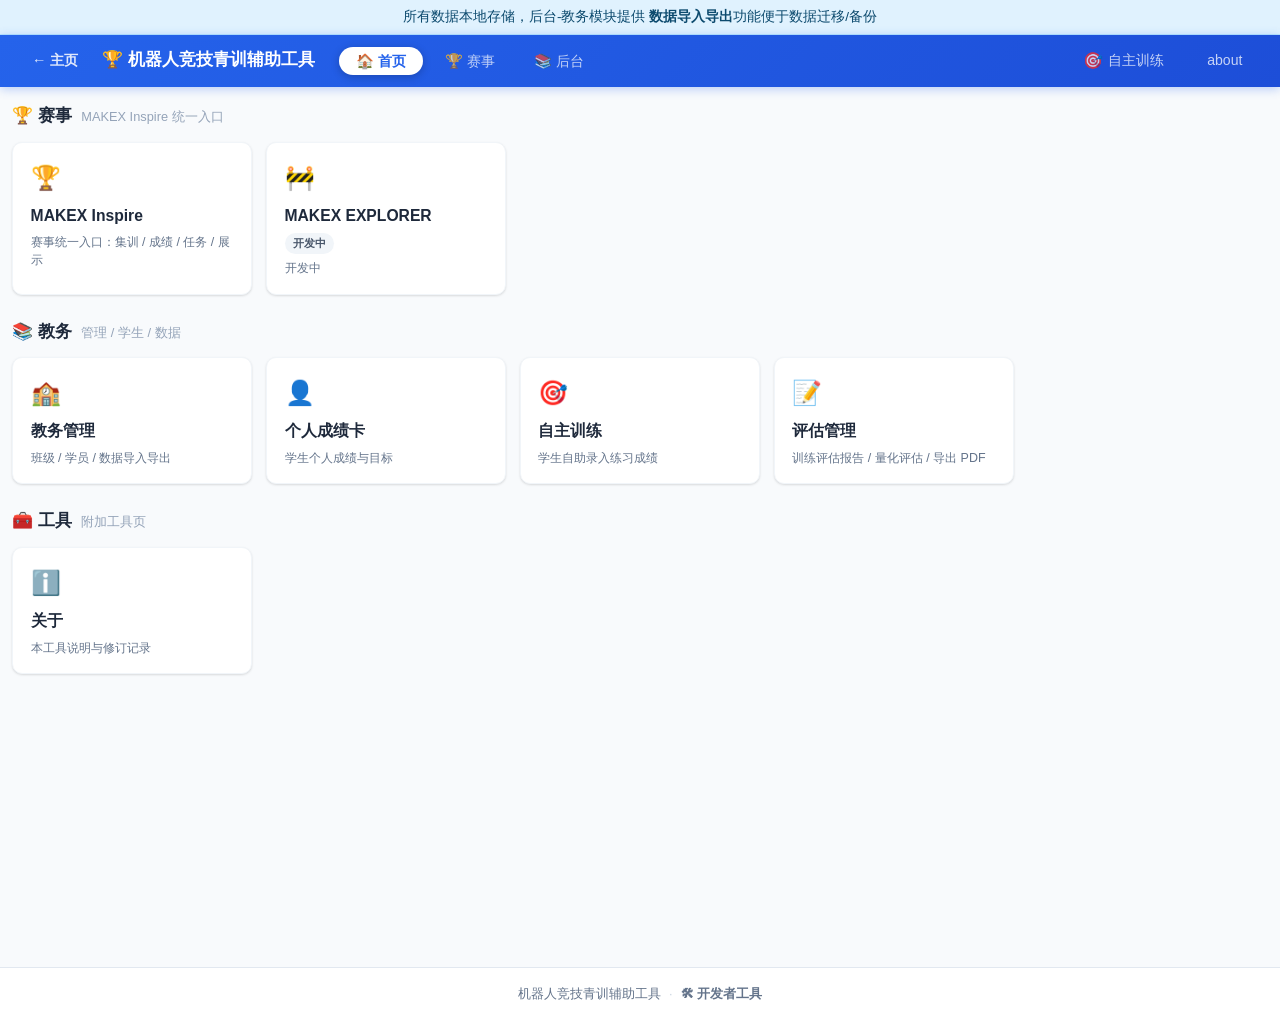
==== commit c776bd73: "品牌：全站名称统一为「机器人竞技青训辅助工具」 - 各页面 <title>（教务管理 / 修订记录 / 开发者工具 / 成绩展示 / 数据迁移 / 成绩统计 / 成绩录入 / 学生成绩卡 / 任务管理" ====
--- a/index.html
+++ b/index.html
@@ -3,7 +3,7 @@
 <head>
     <meta charset="UTF-8" />
     <meta name="viewport" content="width=device-width, initial-scale=1.0" />
-    <title>工具中心 - MakeX Inspire 成绩统计系统</title>
+    <title>工具中心 - 机器人竞技青训辅助工具</title>
     <link rel="stylesheet" href="style.css" />
 </head>
 <body>
--- a/style.css
+++ b/style.css
@@ -1,4 +1,4 @@
-﻿/* ========== Reset & Base ========== */
+/* ========== Reset & Base ========== */
 *,
 *::before,
 *::after {
@@ -1471,6 +1471,636 @@
     margin-top: 1.25rem;
 }
 
+/* 量化结构编辑退出选择（丢弃 / 覆盖保存 / 存为新模板） */
+.quant-exit-actions {
+    display: flex;
+    flex-direction: column;
+    gap: 0.5rem;
+}
+.quant-exit-actions .btn {
+    justify-content: flex-start;
+    text-align: left;
+    line-height: 1.3;
+}
+.quant-exit-actions .quant-exit-sub {
+    display: block;
+    font-size: 0.75rem;
+    font-weight: 400;
+    color: var(--gray-500);
+    margin-top: 0.15rem;
+}
+/* 覆盖保存目标为“系统内置默认”时置灰（仍可点击以给出提示） */
+.quant-exit-actions .btn.quant-locked {
+    opacity: 0.55;
+    filter: grayscale(0.4);
+}
+
+/* ========== 评估管理：评估计划 ToDo 看板 ========== */
+/* 计划卡片：一张卡片内分「头（计划信息）/ 正文（学员卡墙）」两段 */
+.plan-item {
+    background: #fff;
+    border: 1px solid var(--gray-200);
+    border-radius: var(--radius-sm);
+    overflow: hidden;
+    transition: box-shadow 0.15s ease;
+}
+.plan-item:hover {
+    box-shadow: var(--shadow-sm);
+}
+.plan-item.dragging {
+    opacity: 0.45;
+}
+.plan-item.drag-over {
+    outline: 2px dashed var(--primary);
+    outline-offset: -2px;
+}
+/* 头：计划标题 / 模板 / 进度 / 操作 */
+.plan-card {
+    display: flex;
+    align-items: center;
+    gap: 0.6rem;
+    padding: 0.5rem 0.6rem;
+    cursor: grab;
+}
+.plan-card.dragging {
+    opacity: 0.45;
+}
+.plan-drag {
+    color: var(--gray-400);
+    cursor: grab;
+    user-select: none;
+}
+.plan-card .plan-actions {
+    display: flex;
+    gap: 0.3rem;
+    flex: none;
+}
+/* 计划卡主区（点击展开/收起学员）：标题 + 信息行；宽屏强制同一行（过长省略），窄屏才换行 */
+.plan-card-main {
+    flex: 1;
+    min-width: 0;
+    display: flex;
+    flex-wrap: nowrap;
+    align-items: baseline;
+    gap: 0.1rem 0.7rem;
+    cursor: pointer;
+}
+.plan-card-main .plan-title {
+    flex: none;
+    font-weight: 600;
+    color: var(--gray-800);
+}
+.plan-card-main .plan-meta-wrap {
+    flex: 1 1 auto;
+    min-width: 0;
+    display: flex;
+    flex-wrap: nowrap;
+    align-items: baseline;
+    gap: 0.1rem 0.7rem;
+}
+.plan-card-main .plan-meta {
+    font-size: 0.76rem;
+    line-height: 1.5;
+    white-space: nowrap;
+}
+/* 模板/元素/水印整体过长时省略号截断，保证卡头始终一行 */
+.plan-card-main .plan-meta.tpl {
+    color: var(--gray-600);
+    min-width: 0;
+    overflow: hidden;
+    text-overflow: ellipsis;
+}
+.plan-card-main .plan-meta.prog {
+    color: var(--gray-500);
+    flex: none;
+}
+.plan-card-main:hover .plan-title {
+    color: var(--primary);
+}
+/* 窄屏：信息行整体落到标题下方（回到原来的上下排布） */
+@media (max-width: 720px) {
+    .plan-card-main {
+        flex-wrap: wrap;
+    }
+    .plan-card-main .plan-meta-wrap {
+        flex: 1 1 100%;
+    }
+}
+/* 正文：学员卡片墙（网格），浅灰底 + 顶部分隔线，与计划头区分明显 */
+.plan-students {
+    display: grid;
+    grid-template-columns: repeat(auto-fill, minmax(180px, 1fr));
+    gap: 0.5rem;
+    padding: 0.6rem 0.6rem 0.65rem 1.4rem;
+    background: #f8fafc;
+    border-top: 1px solid var(--gray-200);
+}
+.plan-stu-card {
+    display: flex;
+    flex-direction: column;
+    gap: 0.4rem;
+    background: #fff;
+    border: 1px solid var(--gray-200);
+    border-radius: var(--radius);
+    padding: 0.55rem 0.6rem;
+    cursor: default;
+    min-height: 148px;
+    transition: box-shadow 0.15s ease, border-color 0.15s ease, background 0.15s ease;
+}
+.plan-stu-card:hover {
+    box-shadow: var(--shadow-sm);
+    border-color: var(--primary-light);
+}
+.plan-stu-card.done {
+    background: #f0fdf4;
+    border-color: #86efac;
+}
+.plan-stu-card.dragging {
+    opacity: 0.45;
+}
+.plan-stu-card.drag-over {
+    outline: 2px dashed var(--primary);
+    outline-offset: -2px;
+}
+.plan-stu-card .ps-top {
+    display: flex;
+    align-items: flex-start;
+    gap: 0.45rem;
+}
+.plan-stu-card .ps-avatar {
+    flex: none;
+    font-size: 1.15rem;
+    line-height: 1.2;
+}
+.plan-stu-card .ps-names {
+    flex: 1;
+    min-width: 0;
+    display: flex;
+    flex-direction: column;
+}
+.plan-stu-card .ps-name {
+    font-weight: 700;
+    color: var(--gray-800);
+    font-size: 0.92rem;
+    word-break: break-all;
+}
+.plan-stu-card .ps-cls {
+    font-size: 0.75rem;
+    color: var(--gray-400);
+}
+.plan-stu-card .ps-drag {
+    flex: none;
+    color: var(--gray-300);
+    cursor: grab;
+    user-select: none;
+}
+/* 学员卡底部：进度（状态 + 计数 + 两步进度条） */
+.plan-stu-card .ps-prog {
+    margin-top: auto;
+    display: flex;
+    flex-direction: column;
+    gap: 0.4rem;
+}
+.plan-stu-card .ps-prog-head {
+    display: flex;
+    align-items: baseline;
+    gap: 0.3rem;
+    border-top: 1px dashed var(--gray-100);
+    padding-top: 0.35rem;
+}
+.plan-stu-card .ps-state {
+    flex: 1;
+    min-width: 0;
+    font-size: 0.78rem;
+    color: var(--gray-500);
+    white-space: nowrap;
+    overflow: hidden;
+    text-overflow: ellipsis;
+}
+.plan-stu-card .ps-count {
+    flex: none;
+    font-size: 0.72rem;
+    color: var(--gray-400);
+    font-variant-numeric: tabular-nums;
+}
+.plan-stu-card.done .ps-state,
+.plan-stu-card.done .ps-count {
+    color: #16a34a;
+    font-weight: 600;
+}
+/* 两步进度：节点文字放条外（关键节点），条内不放文字，绿色 = 该步已完成 */
+.plan-stu-card .ps-nodes {
+    display: flex;
+    gap: 0.3rem;
+}
+.plan-stu-card .ps-node {
+    flex: 1 1 0;
+    min-width: 0;
+    text-align: center;
+    font-size: 0.7rem;
+    line-height: 1.2;
+    color: var(--gray-400);
+}
+.plan-stu-card .ps-node.done {
+    color: #16a34a;
+    font-weight: 600;
+}
+.plan-stu-card .ps-bar {
+    display: flex;
+    height: 0.45rem;
+    background: var(--gray-100);
+    border-radius: 999px;
+    overflow: hidden;
+}
+.ps-seg {
+    flex: 1 1 0;
+    min-width: 0;
+    box-sizing: border-box;
+    background: transparent;
+}
+.ps-seg:first-child {
+    border-radius: 999px 0 0 999px;
+}
+.ps-seg:last-child {
+    border-radius: 0 999px 999px 0;
+}
+/* 两段之间的细分隔线（前一段未完成时更明显） */
+.ps-seg:not(.done) + .ps-seg {
+    box-shadow: inset 1px 0 0 rgba(148, 163, 184, 0.35);
+}
+.ps-seg.done {
+    background: #16a34a;
+}
+/* 进入填写（功能按钮） */
+.ps-open {
+    width: 100%;
+    justify-content: center;
+    white-space: nowrap;
+}
+.plan-stu-card.done .ps-open {
+    border-color: #86efac;
+}
+/* ========== 评估计划：按学员呈现（班级分组 + 平坦学员卡片墙） ========== */
+.plan-stu-view {
+    display: flex;
+    flex-direction: column;
+    gap: 0.55rem;
+    padding: 0.6rem;
+    background: #f8fafc;
+    border: 1px solid var(--gray-100);
+    border-radius: var(--radius);
+}
+.plan-stu-view-empty {
+    padding: 0.8rem;
+    text-align: center;
+    color: var(--gray-400);
+    font-size: 0.82rem;
+}
+.plan-stu-flat {
+    display: grid;
+    grid-template-columns: repeat(auto-fill, minmax(180px, 1fr));
+    gap: 0.5rem;
+}
+/* 按学员：分类小节（未填写 / 已完成可修改 / 已完成不可修改） */
+.plan-rec-sec {
+    display: flex;
+    flex-direction: column;
+    gap: 0.35rem;
+}
+.plan-rec-head {
+    display: flex;
+    align-items: center;
+    gap: 0.4rem;
+    font-weight: 600;
+    color: var(--gray-700);
+    font-size: 0.85rem;
+}
+.plan-rec-head .gcount {
+    font-weight: 400;
+    color: var(--gray-400);
+    font-size: 0.75rem;
+}
+/* 按学员：学员信息卡（整卡可点 → 评估记录弹窗） */
+.plan-stu-card.stu-card {
+    appearance: none;
+    width: 100%;
+    text-align: left;
+    font-family: inherit;
+    cursor: pointer;
+}
+.stu-card .stu-meta {
+    display: flex;
+    flex-direction: column;
+    gap: 0.1rem;
+}
+.stu-card .stu-count {
+    font-size: 0.82rem;
+    font-weight: 600;
+    color: var(--gray-700);
+}
+.stu-card .stu-sub {
+    font-size: 0.72rem;
+    color: var(--gray-400);
+}
+.stu-card .stu-state {
+    margin-top: auto;
+    padding-top: 0.35rem;
+    border-top: 1px dashed var(--gray-100);
+    font-size: 0.76rem;
+    color: var(--gray-500);
+}
+/* 学员评估记录弹窗内容 */
+.rec-sec-title {
+    font-size: 0.85rem;
+    font-weight: 700;
+    color: var(--gray-700);
+    margin: 0.7rem 0 0.2rem;
+}
+.rec-sec-title:first-child {
+    margin-top: 0;
+}
+.rec-row {
+    display: flex;
+    align-items: center;
+    gap: 0.5rem;
+    flex-wrap: wrap;
+    padding: 0.45rem 0;
+    border-bottom: 1px solid var(--gray-100);
+}
+.rec-row:last-child {
+    border-bottom: none;
+}
+.rec-main {
+    flex: 1;
+    min-width: 180px;
+    display: flex;
+    flex-direction: column;
+}
+.rec-title {
+    font-size: 0.88rem;
+    font-weight: 600;
+    color: var(--gray-800);
+}
+.rec-sub {
+    font-size: 0.74rem;
+    color: var(--gray-500);
+}
+.rec-state {
+    font-size: 0.75rem;
+    color: var(--gray-500);
+    white-space: nowrap;
+}
+.rec-empty {
+    padding: 0.35rem 0;
+    font-size: 0.82rem;
+    color: var(--gray-400);
+}
+/* 计划学员三栏选择器（班级 / 学员 / 已选） */
+.plan-pick3 {
+    display: flex;
+    gap: 0.5rem;
+    margin-top: 0.3rem;
+}
+.plan-pane {
+    display: flex;
+    flex-direction: column;
+    min-height: 170px;
+    max-height: 220px;
+    border: 1px solid var(--gray-200);
+    border-radius: var(--radius-sm);
+    background: #fff;
+    overflow: hidden;
+}
+.plan-pane-head {
+    padding: 0.3rem 0.5rem;
+    font-size: 0.8rem;
+    font-weight: 600;
+    color: var(--gray-600);
+    background: var(--gray-50);
+    border-bottom: 1px solid var(--gray-100);
+    display: flex;
+    align-items: center;
+    gap: 0.35rem;
+    white-space: nowrap;
+}
+.plan-pane-body {
+    overflow: auto;
+    padding: 0.25rem;
+    flex: 1;
+}
+.plan-pick-item {
+    display: flex;
+    align-items: center;
+    gap: 0.35rem;
+    padding: 0.28rem 0.35rem;
+    border-radius: 4px;
+    font-size: 0.82rem;
+    cursor: pointer;
+    color: var(--gray-700);
+}
+.plan-pick-item:hover {
+    background: var(--primary-bg);
+}
+.plan-pick-item.active {
+    background: var(--primary-bg);
+    color: var(--primary);
+    font-weight: 600;
+}
+.plan-pick-item .cnt {
+    margin-left: auto;
+    color: var(--gray-400);
+    font-size: 0.75rem;
+}
+.plan-pick-item .plus {
+    margin-left: auto;
+    color: var(--primary);
+    font-weight: 700;
+}
+.plan-pick-item .x {
+    margin-left: auto;
+    color: #ef4444;
+    font-weight: 700;
+    cursor: pointer;
+}
+.plan-pick-item.in {
+    background: #f0fdf4;
+    color: #15803d;
+}
+
+/* ========== 评估管理：评估模板管理 ========== */
+.tpl-sec {
+    background: #f8fafc;
+    border: 1px solid var(--gray-100);
+    border-radius: var(--radius);
+    padding: 0.6rem 0.7rem;
+}
+.tpl-sec-title {
+    font-size: 0.85rem;
+    font-weight: 700;
+    color: var(--gray-700);
+    margin-bottom: 0.4rem;
+}
+/* ========== 模板管理：标签页（经典页签样式） ========== */
+/* 弹窗顶部对齐且整体更矮，兼顾移动设备；切换标签时整窗/标签行不上下跳动 */
+#tplMgmtModal {
+    align-items: flex-start;
+    padding-top: 1rem;
+    overflow-y: auto;
+}
+#tplMgmtModal .modal-box {
+    display: flex;
+    flex-direction: column;
+    max-height: 78vh;
+    padding: 1rem 1.25rem 0.9rem;
+}
+#tplMgmtModal .modal-box h3 {
+    margin-bottom: 0.6rem;
+    font-size: 1.05rem;
+}
+.tpl-tabs {
+    display: flex;
+    gap: 4px;
+    padding: 0 0.4rem;
+    border-bottom: 1px solid var(--gray-200);
+    flex: none;
+}
+/* 未选中：灰色浅底凸起页签；选中：白底 + 主色文字 + 顶部主色条，对比清晰 */
+.tpl-tab {
+    padding: 0.5rem 1.1rem;
+    margin-bottom: -1px;
+    border: 1px solid var(--gray-200);
+    border-bottom: none;
+    border-radius: 6px 6px 0 0;
+    background: var(--gray-100);
+    color: var(--gray-600);
+    font-size: 0.87rem;
+    font-weight: 600;
+    cursor: pointer;
+    white-space: nowrap;
+    transition: color var(--transition), background var(--transition);
+}
+.tpl-tab:hover {
+    color: var(--gray-800);
+    background: var(--gray-200);
+}
+.tpl-tab.active {
+    background: #fff;
+    border-bottom: 1px solid #fff;
+    color: var(--primary);
+    font-weight: 700;
+    box-shadow: inset 0 2px 0 var(--primary);
+}
+.tpl-tab-pane {
+    display: none;
+    flex: 1 1 auto;
+    min-height: 0;
+    max-height: 58vh;
+    overflow-y: auto;
+    padding: 0.65rem 0.8rem;
+    border: 1px solid var(--gray-200);
+    border-top: none;
+    border-radius: 0 0 var(--radius) var(--radius);
+    background: #fff;
+}
+.tpl-tab-pane.active {
+    display: block;
+}
+#tplMgmtModal .modal-actions {
+    margin-top: 0.7rem;
+}
+/* 评估模板弹窗（预览 / 编辑）：编辑模式下压缩结构表高度，让「报告元素」区与表格都能看见 */
+#tplPreviewModal .modal-box {
+    max-height: 88vh;
+}
+#tplPreviewModal.edit-mode #tplPreviewBody {
+    max-height: 32vh;
+}
+/* 小屏 / 移动端：进一步压缩高度与留白，保证整窗放得下 */
+@media (max-width: 600px) {
+    #tplMgmtModal {
+        padding: 0.5rem;
+    }
+    #tplMgmtModal .modal-box {
+        padding: 0.9rem 0.9rem 0.7rem;
+        max-height: 92vh;
+    }
+    .tpl-tab {
+        padding: 0.42rem 0.85rem;
+        font-size: 0.8rem;
+    }
+    /* 三个标签在窄屏放不下时横向滚动，不撑破弹窗 */
+    .tpl-tabs {
+        overflow-x: auto;
+        padding: 0 0.2rem;
+        scrollbar-width: none;
+    }
+    .tpl-tabs::-webkit-scrollbar {
+        display: none;
+    }
+    .tpl-tab-pane {
+        max-height: 52vh;
+        padding: 0.55rem 0.5rem;
+    }
+}
+.tpl-mgmt-row {
+    display: flex;
+    align-items: center;
+    gap: 0.5rem;
+    flex-wrap: wrap;
+    padding: 0.5rem 0.65rem;
+    margin-bottom: 0.45rem;
+    border: 1px solid var(--gray-200);
+    border-radius: var(--radius-sm);
+    background: #fff;
+}
+.tpl-mgmt-row:last-child {
+    margin-bottom: 0;
+}
+.tpl-mgmt-row:hover {
+    border-color: var(--gray-300);
+}
+/* 系统内置（种子）模板行：只读、弱化、虚线框 */
+.tpl-mgmt-row.tpl-system {
+    border-style: dashed;
+    border-color: var(--gray-300);
+    background: var(--gray-50);
+}
+.tpl-mgmt-row.tpl-system:hover {
+    border-color: var(--gray-300);
+}
+/* 空态（暂无用户模板） */
+.tpl-mgmt-empty {
+    font-size: 0.85rem;
+    color: var(--gray-400);
+    padding: 0.7rem 0.8rem;
+    border: 1px dashed var(--gray-200);
+    border-radius: var(--radius-sm);
+    background: var(--gray-50);
+    text-align: center;
+}
+/* 模板条目标题前的默认星标：☆=未默认（点击设为默认）；★=当前默认（金色） */
+.tpl-star {
+    flex: none;
+    border: none;
+    background: none;
+    cursor: pointer;
+    font-size: 1.15rem;
+    line-height: 1;
+    padding: 0.1rem 0.3rem 0.1rem 0.05rem;
+    color: var(--gray-300);
+    transition: color 0.15s, transform 0.15s;
+}
+.tpl-star:hover {
+    color: var(--gray-500);
+    transform: scale(1.15);
+}
+.tpl-star.on {
+    color: var(--accent);
+}
+.tpl-star.on:hover {
+    color: var(--accent);
+}
+
 /* ========== Checkbox Grid ========== */
 .checkbox-grid {
     display: flex;
